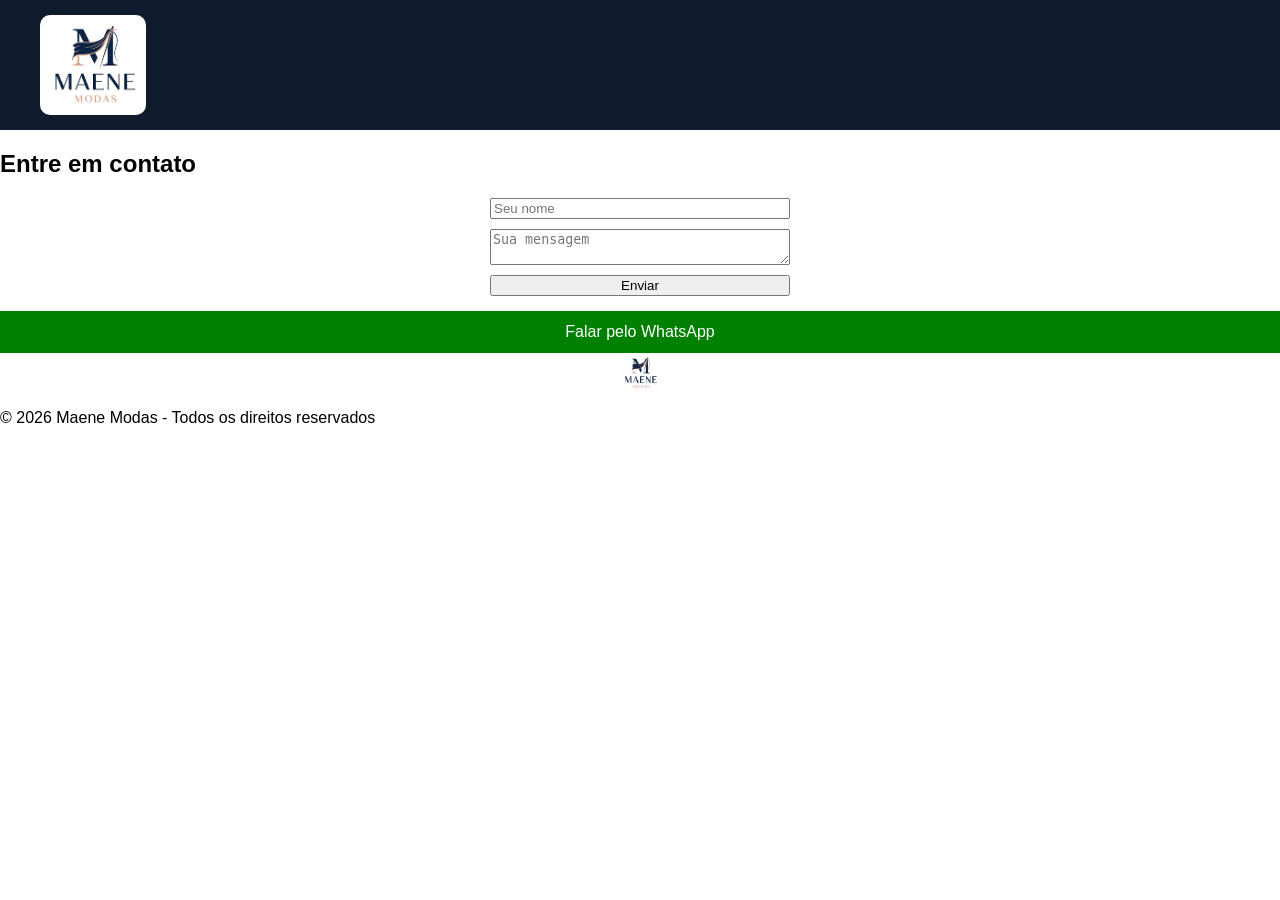
==== contato.html @ 253f8161 "Criada landing page" ====
<!DOCTYPE html>
<html lang="pt-br">
<head>
    <meta charset="UTF-8">
    <title>Contato - Maene Modas</title>
    <link rel="stylesheet" href="css/style.css">
</head>
<body>

<header>
    <nav class="navbar">
    <div class="logo-container">
        <img src="img/logo.png" alt="Logo Maene Modas" class="logo-img">
    </div>
    </nav>
</header>

<section class="contato">
    <h2>Entre em contato</h2>

    <form>
        <input type="text" placeholder="Seu nome" required>
        <textarea placeholder="Sua mensagem" required></textarea>
        <button type="submit">Enviar</button>
    </form>

    <a href="https://wa.me/5585999999999" class="btn-whatsapp">
        Falar pelo WhatsApp
    </a>
</section>

<footer>
    <img src="img/logo.png" alt="Maene Modas" class="logo-footer">
    <p>© 2026 Maene Modas - Todos os direitos reservados</p>
</footer>

</body>
</html>
---- css/style.css ----
body {
    margin: 0;
    font-family: Arial, sans-serif;
    background-color: #ffffff;
}

.navbar {
    background-color: #0f1a2c;
    color: #fff;
    display: flex;
    justify-content: space-between;
    align-items: center;
    padding: 15px 40px;
}

.logo-container {
    display: flex;
    align-items: center;
}

.logo-img {
    height: 100px;
    width: auto;
    border-radius: 10px;
    object-fit: contain;
}

.menu {
    list-style: none;
    display: flex;
    gap: 20px;
}

.menu a {
    color: white;
    text-decoration: none;
}

.hero {
    background: url('../img/banner.jpg') center/cover no-repeat;
    height: 70vh;
    display: flex;
    align-items: center;
    padding-left: 40px;
    color: white;
}

.hero-text h2 {
    font-size: 36px;
}

.btn {
    background-color: #d4a373;
    padding: 10px 20px;
    text-decoration: none;
    color: white;
    border-radius: 5px;
}

.cards {
    display: flex;
    justify-content: space-around;
    padding: 40px;
}

.card {
    width: 30%;
    background: #f8f8f8;
    padding: 20px;
    border-radius: 8px;
}

.galeria {
    display: flex;
    gap: 15px;
    padding: 30px;
}

.galeria img {
    width: 30%;
    border-radius: 8px;
}

.contato form {
    display: flex;
    flex-direction: column;
    width: 300px;
    margin: auto;
    gap: 10px;
}

.btn-whatsapp {
    display: block;
    text-align: center;
    background: green;
    color: white;
    padding: 12px;
    margin-top: 15px;
    text-decoration: none;
}

.logo-footer {
    height: 40px;
    display: block;
    margin: 0 auto 10px;
}
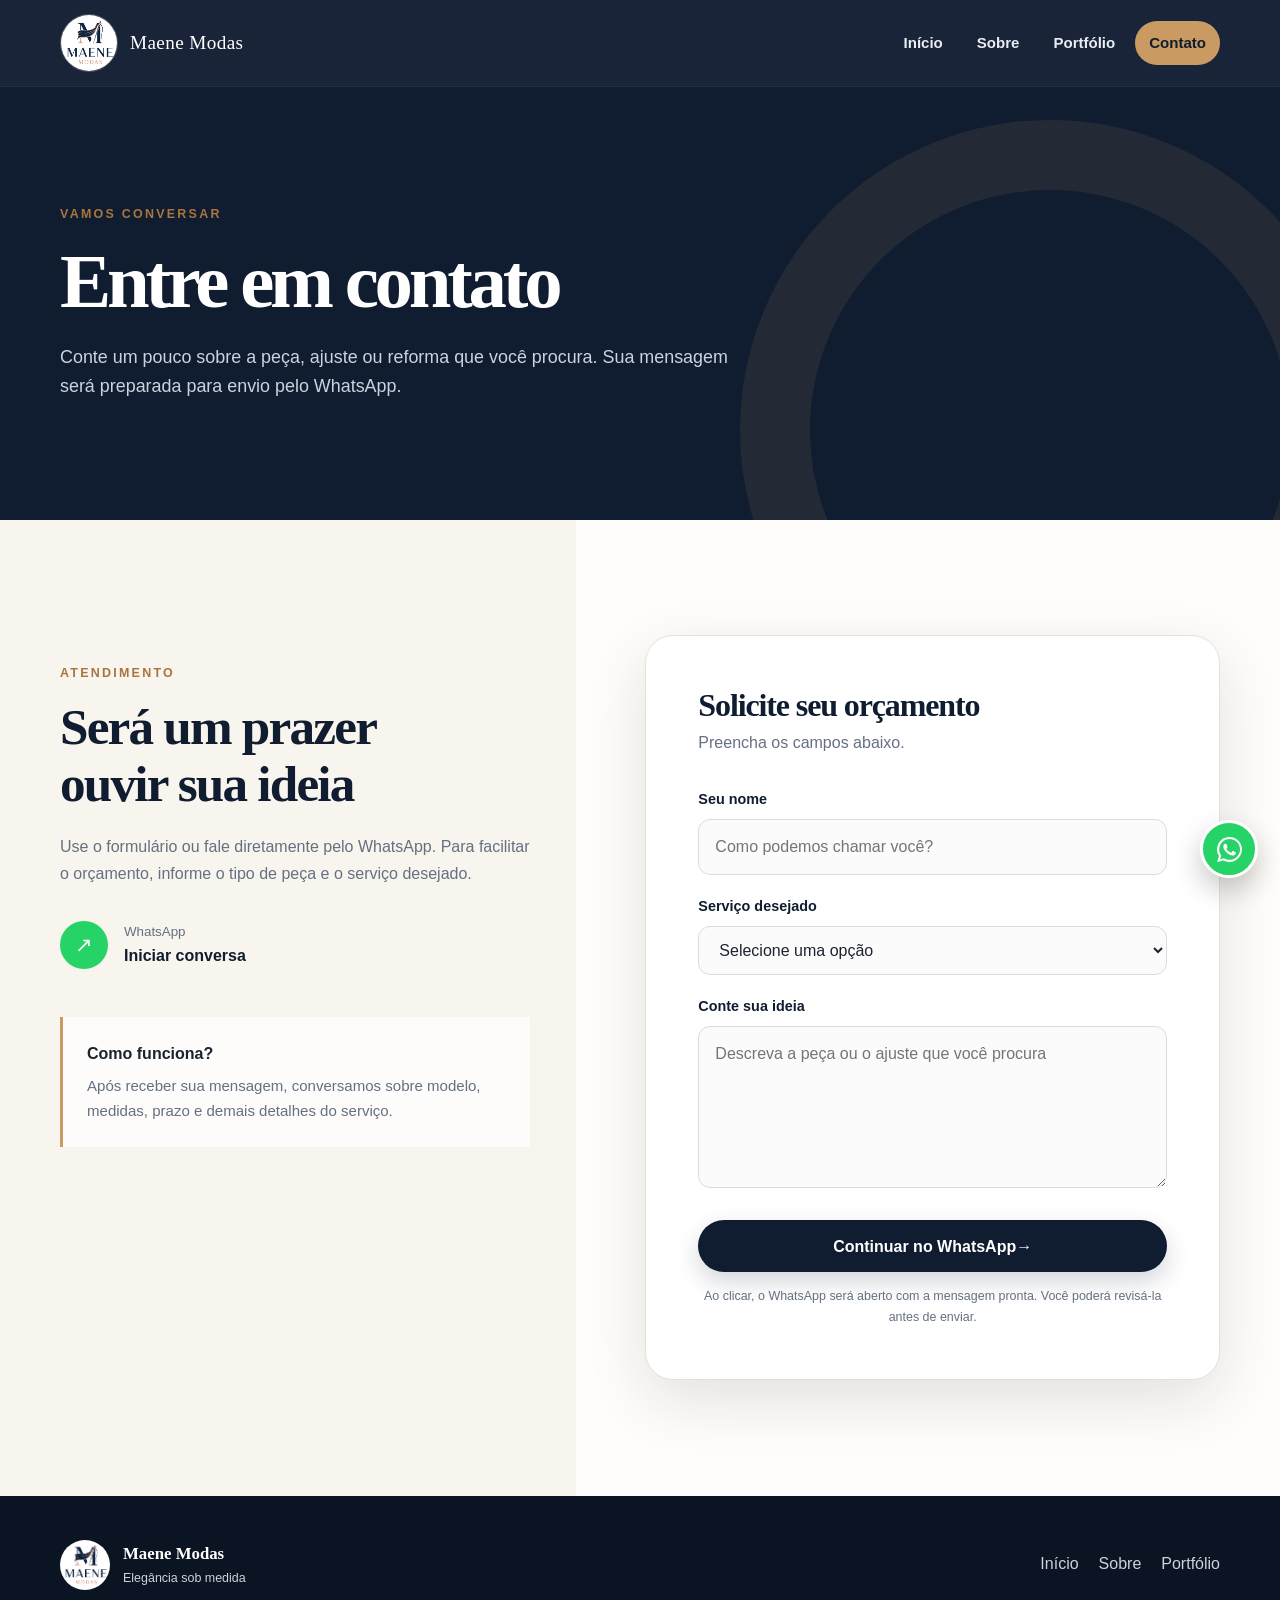
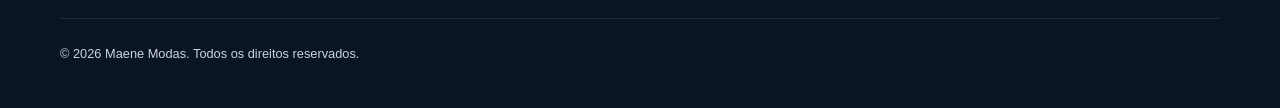
==== commit a36077ab: "Melhora interface e responsividade do site" ====
--- a/contato.html
+++ b/contato.html
@@ -1,38 +1,15 @@
-<!DOCTYPE html>
-<html lang="pt-br">
-<head>
-    <meta charset="UTF-8">
-    <title>Contato - Maene Modas</title>
-    <link rel="stylesheet" href="css/style.css">
-</head>
-<body>
-
-<header>
-    <nav class="navbar">
-    <div class="logo-container">
-        <img src="img/logo.png" alt="Logo Maene Modas" class="logo-img">
-    </div>
-    </nav>
-</header>
-
-<section class="contato">
-    <h2>Entre em contato</h2>
-
-    <form>
-        <input type="text" placeholder="Seu nome" required>
-        <textarea placeholder="Sua mensagem" required></textarea>
-        <button type="submit">Enviar</button>
-    </form>
-
-    <a href="https://wa.me/5585999999999" class="btn-whatsapp">
-        Falar pelo WhatsApp
-    </a>
-</section>
-
-<footer>
-    <img src="img/logo.png" alt="Maene Modas" class="logo-footer">
-    <p>© 2026 Maene Modas - Todos os direitos reservados</p>
-</footer>
-
-</body>
-</html>+<!DOCTYPE html>
+<html lang="pt-BR">
+<head><meta charset="UTF-8"><meta name="viewport" content="width=device-width, initial-scale=1.0"><meta name="description" content="Entre em contato com a Maene Modas para solicitar orçamento de confecção, ajustes e reformas."><title>Contato | Maene Modas</title><link rel="stylesheet" href="css/style.css"><script src="js/script.js" defer></script></head>
+<body>
+<a class="skip-link" href="#conteudo">Ir para o conteúdo</a>
+<header class="site-header"><nav class="navbar container" aria-label="Navegação principal"><a class="brand" href="index.html" aria-label="Maene Modas - Página inicial"><img src="img/logo.png" alt="" class="logo-img"><span>Maene Modas</span></a><button class="menu-toggle" type="button" aria-expanded="false" aria-controls="menu-principal" aria-label="Abrir menu"><span></span><span></span><span></span></button><ul class="menu" id="menu-principal"><li><a href="index.html">Início</a></li><li><a href="sobre.html">Sobre</a></li><li><a href="portfolio.html">Portfólio</a></li><li><a href="contato.html" aria-current="page">Contato</a></li></ul></nav></header>
+<main id="conteudo">
+    <section class="page-hero"><div class="container page-hero-content"><p class="eyebrow">Vamos conversar</p><h1>Entre em contato</h1><p>Conte um pouco sobre a peça, ajuste ou reforma que você procura. Sua mensagem será preparada para envio pelo WhatsApp.</p></div></section>
+    <section class="section contact-section"><div class="container contact-grid"><aside class="contact-info"><p class="eyebrow">Atendimento</p><h2>Será um prazer ouvir sua ideia</h2><p>Use o formulário ou fale diretamente pelo WhatsApp. Para facilitar o orçamento, informe o tipo de peça e o serviço desejado.</p><a class="contact-method" href="https://wa.me/5585985779174?text=Olá%2C%20Maene%20Modas!" target="_blank" rel="noopener"><span aria-hidden="true">↗</span><div><small>WhatsApp</small><strong>Iniciar conversa</strong></div></a><div class="contact-note"><strong>Como funciona?</strong><p>Após receber sua mensagem, conversamos sobre modelo, medidas, prazo e demais detalhes do serviço.</p></div></aside>
+    <form class="contact-form" id="contact-form"><div class="form-heading"><h2>Solicite seu orçamento</h2><p>Preencha os campos abaixo.</p></div><div class="field"><label for="nome">Seu nome</label><input id="nome" name="nome" type="text" autocomplete="name" placeholder="Como podemos chamar você?" required></div><div class="field"><label for="servico">Serviço desejado</label><select id="servico" name="servico" required><option value="" selected disabled>Selecione uma opção</option><option>Vestido sob medida</option><option>Ajuste ou reforma</option><option>Peça personalizada</option><option>Outro serviço</option></select></div><div class="field"><label for="mensagem">Conte sua ideia</label><textarea id="mensagem" name="mensagem" rows="5" placeholder="Descreva a peça ou o ajuste que você procura" required></textarea></div><button class="button button-primary form-submit" type="submit">Continuar no WhatsApp <span aria-hidden="true">→</span></button><p class="form-help">Ao clicar, o WhatsApp será aberto com a mensagem pronta. Você poderá revisá-la antes de enviar.</p></form>
+    </div></section>
+</main>
+<footer class="site-footer"><div class="container footer-grid"><div class="footer-brand"><img src="img/logo.png" alt="" class="logo-footer"><div><strong>Maene Modas</strong><span>Elegância sob medida</span></div></div><nav aria-label="Navegação do rodapé"><a href="index.html">Início</a><a href="sobre.html">Sobre</a><a href="portfolio.html">Portfólio</a></nav><p>© <span data-current-year>2026</span> Maene Modas. Todos os direitos reservados.</p></div></footer>
+<a class="whatsapp-float" href="https://wa.me/5585985779174?text=Olá%2C%20Maene%20Modas!" target="_blank" rel="noopener" aria-label="Falar com a Maene Modas pelo WhatsApp"><svg viewBox="0 0 32 32" aria-hidden="true"><path d="M16.05 3A12.9 12.9 0 0 0 5.1 22.73L3.3 29l6.43-1.69A12.94 12.94 0 1 0 16.05 3Zm0 23.7a10.7 10.7 0 0 1-5.45-1.49l-.39-.23-3.81 1 1.02-3.72-.25-.38a10.73 10.73 0 1 1 8.88 4.82Zm5.88-8.04c-.32-.16-1.9-.94-2.2-1.04-.29-.11-.5-.16-.71.16-.22.32-.83 1.04-1.02 1.26-.18.21-.37.24-.69.08-.32-.16-1.36-.5-2.59-1.6a9.71 9.71 0 0 1-1.79-2.22c-.19-.32-.02-.49.14-.65.15-.14.32-.37.48-.56.16-.18.21-.32.32-.53.11-.22.05-.4-.03-.56-.08-.16-.72-1.73-.98-2.37-.26-.62-.52-.54-.72-.55h-.61c-.21 0-.56.08-.85.4-.29.32-1.12 1.1-1.12 2.67 0 1.58 1.15 3.1 1.31 3.31.16.22 2.26 3.45 5.47 4.84.77.33 1.36.53 1.83.67.77.24 1.46.21 2.01.13.61-.09 1.9-.78 2.16-1.53.27-.75.27-1.39.19-1.53-.08-.13-.29-.21-.61-.37Z"/></svg></a>
+</body></html>
--- a/css/style.css
+++ b/css/style.css
@@ -1,106 +1,296 @@
-body {
-    margin: 0;
-    font-family: Arial, sans-serif;
-    background-color: #ffffff;
-}
-
-.navbar {
-    background-color: #0f1a2c;
-    color: #fff;
-    display: flex;
-    justify-content: space-between;
-    align-items: center;
-    padding: 15px 40px;
-}
-
-.logo-container {
-    display: flex;
-    align-items: center;
-}
-
-.logo-img {
-    height: 100px;
-    width: auto;
-    border-radius: 10px;
-    object-fit: contain;
-}
-
-.menu {
-    list-style: none;
-    display: flex;
-    gap: 20px;
-}
-
-.menu a {
-    color: white;
-    text-decoration: none;
-}
-
-.hero {
-    background: url('../img/banner.jpg') center/cover no-repeat;
-    height: 70vh;
-    display: flex;
-    align-items: center;
-    padding-left: 40px;
-    color: white;
-}
-
-.hero-text h2 {
-    font-size: 36px;
-}
-
-.btn {
-    background-color: #d4a373;
-    padding: 10px 20px;
-    text-decoration: none;
-    color: white;
-    border-radius: 5px;
-}
-
-.cards {
-    display: flex;
-    justify-content: space-around;
-    padding: 40px;
-}
-
-.card {
-    width: 30%;
-    background: #f8f8f8;
-    padding: 20px;
-    border-radius: 8px;
-}
-
-.galeria {
-    display: flex;
-    gap: 15px;
-    padding: 30px;
-}
-
-.galeria img {
-    width: 30%;
-    border-radius: 8px;
-}
-
-.contato form {
-    display: flex;
-    flex-direction: column;
-    width: 300px;
-    margin: auto;
-    gap: 10px;
-}
-
-.btn-whatsapp {
-    display: block;
-    text-align: center;
-    background: green;
-    color: white;
-    padding: 12px;
-    margin-top: 15px;
-    text-decoration: none;
-}
-
-.logo-footer {
-    height: 40px;
-    display: block;
-    margin: 0 auto 10px;
-}+:root {
+    --navy: #101c30;
+    --navy-soft: #1b2c47;
+    --gold: #c99a61;
+    --gold-dark: #a8753f;
+    --cream: #f8f4ee;
+    --paper: #fffdf9;
+    --white: #ffffff;
+    --ink: #1b2330;
+    --muted: #657080;
+    --line: #e7e0d7;
+    --green: #25d366;
+    --shadow: 0 20px 60px rgba(16, 28, 48, .12);
+    --radius-lg: 28px;
+    --radius-md: 18px;
+    --container: 1160px;
+}
+
+* { box-sizing: border-box; }
+
+html { scroll-behavior: smooth; }
+
+body {
+    margin: 0;
+    color: var(--ink);
+    background: var(--paper);
+    font-family: "Segoe UI", Arial, sans-serif;
+    font-size: 16px;
+    line-height: 1.65;
+    -webkit-font-smoothing: antialiased;
+}
+
+body.menu-open { overflow: hidden; }
+
+img { display: block; max-width: 100%; }
+
+a { color: inherit; }
+
+button, input, select, textarea { font: inherit; }
+
+h1, h2, h3, p { margin-top: 0; }
+
+h1, h2, h3 {
+    color: var(--navy);
+    font-family: Georgia, "Times New Roman", serif;
+    line-height: 1.12;
+    text-wrap: balance;
+}
+
+h1 { font-size: clamp(2.75rem, 6vw, 5.4rem); letter-spacing: -.055em; }
+h2 { font-size: clamp(2rem, 4vw, 3.35rem); letter-spacing: -.035em; }
+h3 { font-size: 1.42rem; }
+
+.container { width: min(calc(100% - 40px), var(--container)); margin-inline: auto; }
+
+.skip-link {
+    position: fixed;
+    top: 12px;
+    left: 12px;
+    z-index: 1000;
+    padding: 10px 16px;
+    color: var(--white);
+    background: var(--navy);
+    border-radius: 8px;
+    transform: translateY(-150%);
+}
+
+.skip-link:focus { transform: translateY(0); }
+
+.site-header {
+    position: sticky;
+    top: 0;
+    z-index: 100;
+    background: rgba(16, 28, 48, .96);
+    box-shadow: 0 1px 0 rgba(255, 255, 255, .08);
+    backdrop-filter: blur(12px);
+}
+
+.navbar { min-height: 86px; display: flex; align-items: center; justify-content: space-between; gap: 32px; }
+
+.brand { display: flex; align-items: center; gap: 12px; color: var(--white); text-decoration: none; }
+.brand span { font-family: Georgia, "Times New Roman", serif; font-size: 1.2rem; letter-spacing: .02em; }
+.logo-img { width: 58px; height: 58px; border: 1px solid rgba(255,255,255,.22); border-radius: 50%; object-fit: cover; }
+
+.menu { display: flex; align-items: center; gap: 6px; margin: 0; padding: 0; list-style: none; }
+.menu a { position: relative; display: block; padding: 10px 14px; color: #e9edf4; font-size: .94rem; font-weight: 600; text-decoration: none; border-radius: 999px; transition: .2s ease; }
+.menu a:hover, .menu a:focus-visible { color: var(--white); background: rgba(255,255,255,.08); }
+.menu a[aria-current="page"] { color: var(--navy); background: var(--gold); }
+
+.menu-toggle { display: none; width: 46px; height: 46px; padding: 11px; border: 1px solid rgba(255,255,255,.2); color: var(--white); background: transparent; border-radius: 12px; cursor: pointer; }
+.menu-toggle span { display: block; width: 100%; height: 2px; margin: 5px 0; background: currentColor; transition: .25s ease; }
+
+.hero { position: relative; overflow: hidden; padding: 76px 0 86px; background: linear-gradient(135deg, var(--cream), #fff 62%); }
+.hero::before { content: ""; position: absolute; top: -180px; right: -150px; width: 560px; height: 560px; border: 1px solid rgba(201,154,97,.28); border-radius: 50%; }
+.hero-grid { position: relative; display: grid; grid-template-columns: 1.05fr .95fr; align-items: center; gap: clamp(44px, 8vw, 94px); }
+.hero-copy { padding: 20px 0; }
+.hero-copy h1 { max-width: 760px; margin-bottom: 24px; }
+.hero-description { max-width: 620px; margin-bottom: 32px; color: var(--muted); font-size: clamp(1.05rem, 2vw, 1.25rem); }
+
+.eyebrow { margin-bottom: 14px; color: var(--gold-dark); font-size: .78rem; font-weight: 800; letter-spacing: .18em; text-transform: uppercase; }
+
+.button-group { display: flex; flex-wrap: wrap; gap: 12px; }
+.button { display: inline-flex; align-items: center; justify-content: center; min-height: 52px; padding: 12px 24px; border: 1px solid transparent; border-radius: 999px; font-weight: 750; line-height: 1.2; text-align: center; text-decoration: none; cursor: pointer; transition: transform .2s ease, box-shadow .2s ease, background .2s ease; }
+.button:hover { transform: translateY(-2px); }
+.button-primary { color: var(--white); background: var(--navy); box-shadow: 0 10px 24px rgba(16, 28, 48, .18); }
+.button-primary:hover { background: var(--navy-soft); box-shadow: 0 14px 32px rgba(16, 28, 48, .24); }
+.button-secondary { color: var(--navy); border-color: var(--line); background: transparent; }
+.button-secondary:hover { border-color: var(--gold); background: var(--white); }
+.button-light { color: var(--navy); background: var(--white); }
+
+.hero-highlights { display: grid; grid-template-columns: repeat(3, 1fr); gap: 20px; margin: 44px 0 0; padding: 26px 0 0; border-top: 1px solid var(--line); list-style: none; }
+.hero-highlights strong, .hero-highlights span { display: block; }
+.hero-highlights strong { color: var(--navy); font-size: .92rem; }
+.hero-highlights span { margin-top: 3px; color: var(--muted); font-size: .78rem; line-height: 1.4; }
+
+.hero-media { position: relative; min-height: 600px; }
+.hero-image-main { position: absolute; inset: 0 36px 34px 0; width: calc(100% - 36px); height: calc(100% - 34px); border-radius: 210px 210px var(--radius-lg) var(--radius-lg); object-fit: cover; box-shadow: var(--shadow); }
+.hero-image-detail { position: absolute; right: 0; bottom: 0; width: 42%; aspect-ratio: 1 / 1.2; border: 8px solid var(--paper); border-radius: var(--radius-lg); object-fit: cover; box-shadow: 0 16px 40px rgba(16, 28, 48, .18); }
+.hero-seal { position: absolute; top: 54px; left: -42px; display: grid; place-items: center; width: 112px; height: 112px; padding: 16px; color: var(--navy); background: var(--gold); border: 5px solid var(--paper); border-radius: 50%; font-family: Georgia, "Times New Roman", serif; font-size: .95rem; font-weight: bold; line-height: 1.2; text-align: center; transform: rotate(-8deg); }
+
+.section { padding: clamp(76px, 9vw, 120px) 0; }
+.section-soft { background: var(--cream); }
+.section-heading { max-width: 720px; margin-bottom: 48px; }
+.section-heading h2 { margin-bottom: 14px; }
+.section-heading > p:last-child { color: var(--muted); font-size: 1.05rem; }
+.heading-row, .portfolio-heading { max-width: none; display: flex; align-items: end; justify-content: space-between; gap: 32px; }
+.heading-row h2, .portfolio-heading h2 { margin-bottom: 0; }
+
+.service-grid, .value-grid { display: grid; grid-template-columns: repeat(3, 1fr); gap: 22px; }
+.service-card { position: relative; min-height: 250px; padding: 34px; overflow: hidden; background: var(--white); border: 1px solid var(--line); border-radius: var(--radius-md); transition: transform .25s ease, box-shadow .25s ease, border-color .25s ease; }
+.service-card:hover { transform: translateY(-6px); border-color: rgba(201,154,97,.65); box-shadow: var(--shadow); }
+.service-card::after { content: ""; position: absolute; right: -44px; bottom: -44px; width: 120px; height: 120px; border: 18px solid var(--cream); border-radius: 50%; }
+.card-number { display: inline-block; margin-bottom: 46px; color: var(--gold-dark); font-size: .82rem; font-weight: 800; letter-spacing: .15em; }
+.service-card h3 { margin-bottom: 12px; }
+.service-card p { margin-bottom: 0; color: var(--muted); }
+
+.text-link { display: inline-flex; align-items: center; gap: 8px; color: var(--navy); font-weight: 750; text-decoration: none; border-bottom: 1px solid var(--gold); }
+.text-link span { transition: transform .2s ease; }
+.text-link:hover span { transform: translateX(4px); }
+
+.preview-grid { display: grid; grid-template-columns: 1.2fr 1fr; grid-template-rows: repeat(2, 260px); gap: 20px; }
+.preview-card { position: relative; overflow: hidden; border-radius: var(--radius-md); background: var(--navy); }
+.preview-card.preview-tall { grid-row: 1 / 3; }
+.preview-card img { width: 100%; height: 100%; object-fit: cover; transition: transform .45s ease, opacity .45s ease; }
+.preview-card::after { content: ""; position: absolute; inset: 45% 0 0; background: linear-gradient(transparent, rgba(16, 28, 48, .84)); }
+.preview-card span { position: absolute; right: 24px; bottom: 22px; left: 24px; z-index: 1; color: var(--white); font-family: Georgia, "Times New Roman", serif; font-size: 1.35rem; }
+.preview-card:hover img { transform: scale(1.04); opacity: .9; }
+
+.cta-section { padding: 72px 0; color: var(--white); background: var(--navy); }
+.cta-content { display: flex; align-items: center; justify-content: space-between; gap: 48px; }
+.cta-content > div { max-width: 710px; }
+.cta-content .eyebrow { color: #e5b77e; }
+.cta-content h2 { margin-bottom: 12px; color: var(--white); }
+.cta-content p:last-child { margin-bottom: 0; color: #cbd3df; }
+
+.page-hero { position: relative; overflow: hidden; padding: clamp(70px, 10vw, 118px) 0; color: var(--white); background: var(--navy); }
+.page-hero::after { content: ""; position: absolute; right: -80px; bottom: -220px; width: 480px; height: 480px; border: 70px solid rgba(201,154,97,.1); border-radius: 50%; }
+.page-hero-content { position: relative; z-index: 1; max-width: 820px; margin-left: max(20px, calc((100vw - min(calc(100vw - 40px), var(--container))) / 2)); margin-right: auto; }
+.page-hero h1 { margin-bottom: 18px; color: var(--white); }
+.page-hero p:last-child { max-width: 700px; margin-bottom: 0; color: #cbd3df; font-size: 1.12rem; }
+
+.story-grid { display: grid; grid-template-columns: .9fr 1.1fr; align-items: center; gap: clamp(46px, 8vw, 100px); }
+.story-media { position: relative; min-height: 590px; }
+.story-media::before { content: ""; position: absolute; top: -18px; left: -18px; width: 46%; height: 46%; border: 2px solid var(--gold); border-radius: var(--radius-md); }
+.story-media img { position: absolute; inset: 0; z-index: 1; width: 100%; height: 100%; border-radius: var(--radius-md); object-fit: cover; box-shadow: var(--shadow); }
+.story-media span { position: absolute; right: -28px; bottom: 34px; z-index: 2; padding: 16px 22px; color: var(--white); background: var(--navy); border-radius: 999px; font-weight: 700; box-shadow: var(--shadow); }
+.story-copy h2 { margin-bottom: 24px; }
+.story-copy p:not(.eyebrow) { color: var(--muted); }
+.story-copy .text-link { margin-top: 14px; }
+
+.value-grid article { padding: 34px; background: var(--white); border-radius: var(--radius-md); box-shadow: 0 10px 34px rgba(16,28,48,.06); }
+.value-grid article > span { display: inline-grid; place-items: center; width: 48px; height: 48px; margin-bottom: 32px; color: var(--navy); background: #ecd4b7; border-radius: 50%; font-weight: 800; }
+.value-grid h3 { margin-bottom: 10px; }
+.value-grid p { margin-bottom: 0; color: var(--muted); }
+
+.portfolio-heading > p { margin-bottom: 4px; color: var(--muted); }
+.gallery-grid { display: grid; grid-template-columns: repeat(3, 1fr); grid-auto-rows: 340px; gap: 18px; }
+.gallery-card { position: relative; overflow: hidden; padding: 0; border: 0; border-radius: var(--radius-md); background: var(--navy); cursor: zoom-in; text-align: left; }
+.gallery-card.gallery-featured { grid-column: span 2; }
+.gallery-card.gallery-wide { grid-column: span 2; }
+.gallery-card img { width: 100%; height: 100%; object-fit: cover; transition: transform .45s ease, opacity .45s ease; }
+.gallery-card::after { content: ""; position: absolute; inset: 40% 0 0; background: linear-gradient(transparent, rgba(16,28,48,.9)); }
+.gallery-card > span { position: absolute; right: 24px; bottom: 22px; left: 24px; z-index: 1; color: var(--white); }
+.gallery-card strong, .gallery-card small { display: block; }
+.gallery-card strong { font-family: Georgia, "Times New Roman", serif; font-size: 1.32rem; }
+.gallery-card small { margin-top: 3px; color: #d8dfe8; }
+.gallery-card:hover img, .gallery-card:focus-visible img { transform: scale(1.05); opacity: .88; }
+.gallery-card:focus-visible { outline: 4px solid var(--gold); outline-offset: 3px; }
+
+.lightbox { width: min(92vw, 980px); padding: 0; border: 0; border-radius: var(--radius-md); overflow: visible; background: transparent; }
+.lightbox::backdrop { background: rgba(5, 10, 18, .9); backdrop-filter: blur(5px); }
+.lightbox img { max-width: 100%; max-height: 82vh; margin: auto; border-radius: var(--radius-md); object-fit: contain; box-shadow: 0 24px 80px rgba(0,0,0,.45); }
+.lightbox-close { position: absolute; top: -52px; right: 0; width: 42px; height: 42px; border: 1px solid rgba(255,255,255,.4); color: var(--white); background: rgba(16,28,48,.65); border-radius: 50%; font-size: 1.7rem; line-height: 1; cursor: pointer; }
+
+.contact-section { background: linear-gradient(90deg, var(--cream) 0 45%, var(--paper) 45%); }
+.contact-grid { display: grid; grid-template-columns: .9fr 1.1fr; align-items: start; gap: clamp(52px, 9vw, 120px); }
+.contact-info { padding-top: 28px; }
+.contact-info h2 { margin-bottom: 22px; }
+.contact-info > p:not(.eyebrow) { color: var(--muted); }
+.contact-method { display: flex; align-items: center; gap: 16px; margin-top: 34px; text-decoration: none; }
+.contact-method > span { display: grid; place-items: center; width: 48px; height: 48px; color: var(--white); background: var(--green); border-radius: 50%; font-size: 1.3rem; }
+.contact-method small, .contact-method strong { display: block; }
+.contact-method small { color: var(--muted); }
+.contact-method strong { color: var(--navy); }
+.contact-note { margin-top: 48px; padding: 24px; border-left: 3px solid var(--gold); background: rgba(255,255,255,.72); }
+.contact-note p { margin: 6px 0 0; color: var(--muted); font-size: .94rem; }
+
+.contact-form { padding: clamp(28px, 5vw, 52px); background: var(--white); border: 1px solid var(--line); border-radius: var(--radius-lg); box-shadow: var(--shadow); }
+.form-heading { margin-bottom: 32px; }
+.form-heading h2 { margin-bottom: 6px; font-size: 2rem; }
+.form-heading p { margin-bottom: 0; color: var(--muted); }
+.field { margin-bottom: 20px; }
+.field label { display: block; margin-bottom: 7px; color: var(--navy); font-size: .9rem; font-weight: 750; }
+.field input, .field select, .field textarea { width: 100%; padding: 14px 16px; color: var(--ink); border: 1px solid #d8dce2; border-radius: 12px; outline: none; background: #fbfbfc; transition: border-color .2s ease, box-shadow .2s ease; }
+.field textarea { min-height: 138px; resize: vertical; }
+.field input:focus, .field select:focus, .field textarea:focus { border-color: var(--gold); box-shadow: 0 0 0 4px rgba(201,154,97,.14); }
+.form-submit { width: 100%; margin-top: 4px; }
+.form-help { margin: 14px 0 0; color: var(--muted); font-size: .78rem; text-align: center; }
+
+.site-footer { padding: 44px 0; color: #cbd3df; background: #0b1423; }
+.footer-grid { display: grid; grid-template-columns: 1fr auto; align-items: center; gap: 28px 42px; }
+.footer-brand { display: flex; align-items: center; gap: 13px; }
+.logo-footer { width: 50px; height: 50px; border-radius: 50%; object-fit: cover; }
+.footer-brand strong, .footer-brand span { display: block; }
+.footer-brand strong { color: var(--white); font-family: Georgia, "Times New Roman", serif; font-size: 1.05rem; }
+.footer-brand span { font-size: .78rem; }
+.site-footer nav { display: flex; flex-wrap: wrap; gap: 20px; }
+.site-footer nav a { text-decoration: none; }
+.site-footer nav a:hover { color: var(--white); }
+.site-footer > .footer-grid > p { grid-column: 1 / -1; margin: 0; padding-top: 24px; border-top: 1px solid rgba(255,255,255,.1); font-size: .8rem; }
+
+.whatsapp-float { position: fixed; right: 22px; bottom: 22px; z-index: 80; display: grid; place-items: center; width: 58px; height: 58px; color: var(--white); background: var(--green); border: 3px solid var(--white); border-radius: 50%; box-shadow: 0 12px 28px rgba(0,0,0,.22); transition: transform .2s ease; }
+.whatsapp-float:hover { transform: scale(1.07); }
+.whatsapp-float svg { width: 31px; fill: currentColor; }
+
+@media (max-width: 900px) {
+    .navbar { min-height: 76px; }
+    .logo-img { width: 50px; height: 50px; }
+    .menu-toggle { display: block; }
+    .menu { position: fixed; top: 76px; right: 0; left: 0; display: grid; gap: 5px; padding: 18px 20px 28px; background: var(--navy); box-shadow: 0 18px 34px rgba(0,0,0,.2); transform: translateY(-125%); opacity: 0; pointer-events: none; transition: .28s ease; }
+    .menu.is-open { transform: translateY(0); opacity: 1; pointer-events: auto; }
+    .menu a { padding: 13px 16px; }
+    .menu-toggle[aria-expanded="true"] span:nth-child(1) { transform: translateY(7px) rotate(45deg); }
+    .menu-toggle[aria-expanded="true"] span:nth-child(2) { opacity: 0; }
+    .menu-toggle[aria-expanded="true"] span:nth-child(3) { transform: translateY(-7px) rotate(-45deg); }
+
+    .hero { padding-top: 54px; }
+    .hero-grid, .story-grid, .contact-grid { grid-template-columns: 1fr; }
+    .hero-media { min-height: 590px; width: min(100%, 580px); margin-inline: auto; }
+    .hero-seal { left: -8px; }
+    .service-grid, .value-grid { grid-template-columns: repeat(2, 1fr); }
+    .service-card:last-child, .value-grid article:last-child { grid-column: 1 / -1; }
+    .gallery-grid { grid-template-columns: repeat(2, 1fr); }
+    .gallery-card.gallery-featured, .gallery-card.gallery-wide { grid-column: auto; }
+    .story-media { min-height: 560px; width: min(90%, 560px); margin-inline: auto; }
+    .contact-section { background: var(--cream); }
+    .contact-info { padding-top: 0; }
+}
+
+@media (max-width: 640px) {
+    .container { width: min(calc(100% - 30px), var(--container)); }
+    .brand span { font-size: 1.05rem; }
+    h1 { font-size: clamp(2.55rem, 13vw, 3.5rem); }
+    h2 { font-size: clamp(1.9rem, 9vw, 2.65rem); }
+    .hero { padding: 40px 0 68px; }
+    .hero-highlights { grid-template-columns: 1fr; gap: 14px; }
+    .hero-highlights li { display: grid; grid-template-columns: 110px 1fr; align-items: center; gap: 12px; }
+    .hero-highlights span { margin-top: 0; }
+    .hero-media { min-height: 450px; }
+    .hero-image-main { right: 24px; width: calc(100% - 24px); border-radius: 160px 160px 22px 22px; }
+    .hero-image-detail { width: 43%; border-width: 5px; }
+    .hero-seal { top: 28px; width: 88px; height: 88px; font-size: .77rem; }
+    .section { padding: 72px 0; }
+    .section-heading { margin-bottom: 34px; }
+    .heading-row, .portfolio-heading { align-items: flex-start; flex-direction: column; gap: 14px; }
+    .service-grid, .value-grid { grid-template-columns: 1fr; }
+    .service-card:last-child, .value-grid article:last-child { grid-column: auto; }
+    .service-card { min-height: auto; }
+    .card-number { margin-bottom: 30px; }
+    .preview-grid { grid-template-columns: 1fr; grid-template-rows: repeat(3, 330px); }
+    .preview-card.preview-tall { grid-row: auto; }
+    .cta-content { align-items: flex-start; flex-direction: column; gap: 28px; }
+    .cta-content .button { width: 100%; }
+    .page-hero-content { margin-left: 15px; margin-right: 15px; }
+    .story-media { min-height: 450px; width: calc(100% - 12px); }
+    .story-media span { right: -12px; bottom: 20px; font-size: .85rem; }
+    .gallery-grid { grid-template-columns: 1fr; grid-auto-rows: 390px; }
+    .contact-form { padding: 26px 20px; border-radius: 20px; }
+    .footer-grid { grid-template-columns: 1fr; }
+    .site-footer nav { gap: 14px 20px; }
+    .whatsapp-float { right: 14px; bottom: 14px; width: 54px; height: 54px; }
+}
+
+@media (prefers-reduced-motion: reduce) {
+    *, *::before, *::after { scroll-behavior: auto !important; transition-duration: .01ms !important; animation-duration: .01ms !important; animation-iteration-count: 1 !important; }
+}
